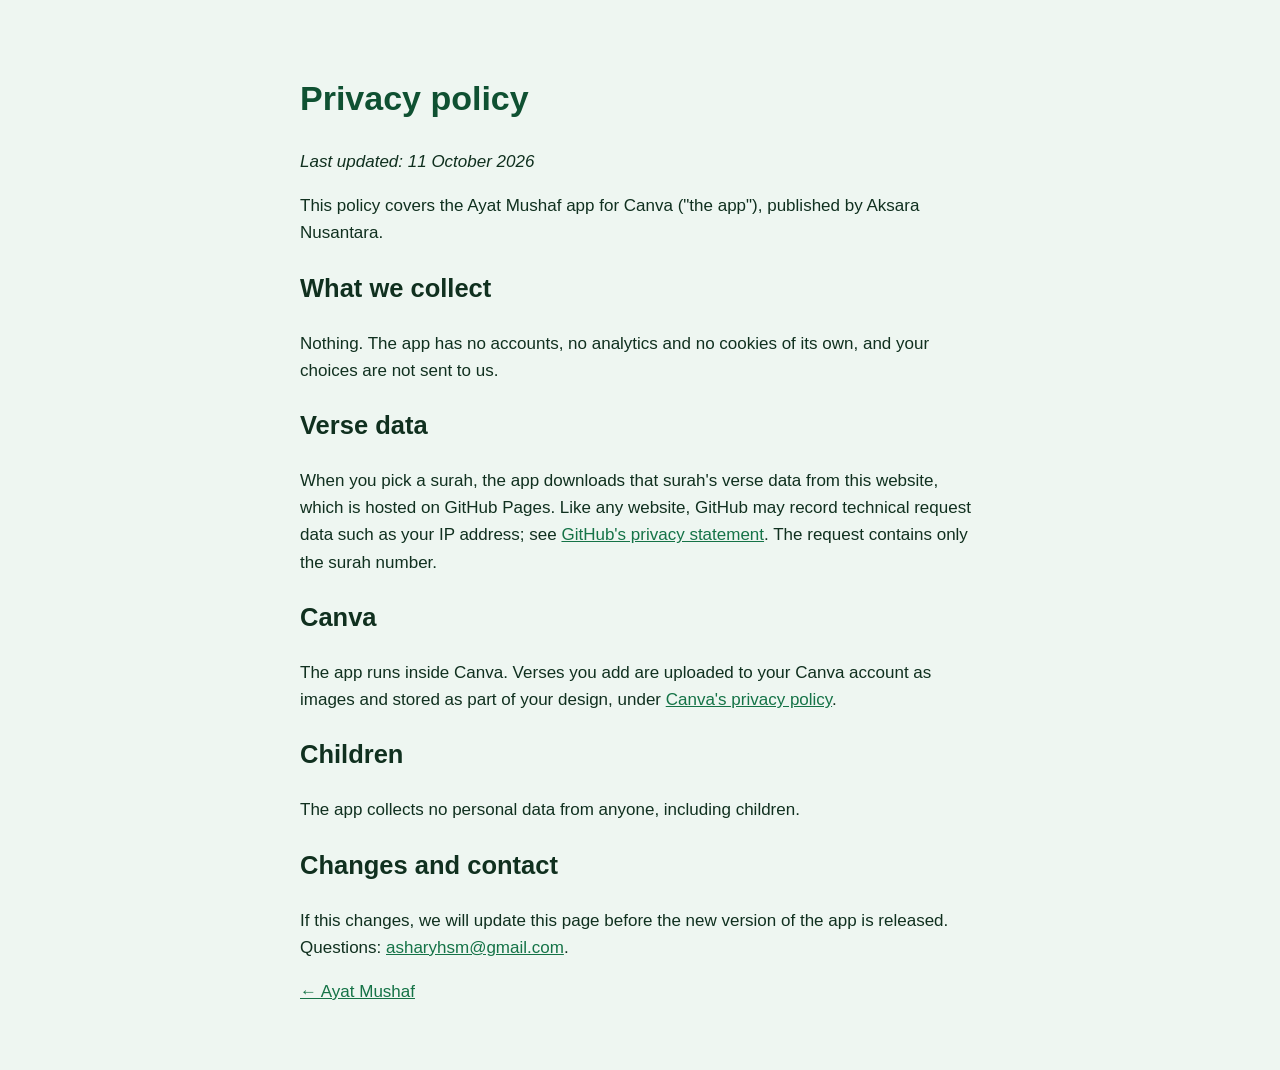
==== privacy.html @ f23d5abe "Site: home, support, privacy, terms" ====
<!doctype html>
<html lang="en">
  <head>
    <meta charset="utf-8" />
    <meta name="viewport" content="width=device-width, initial-scale=1" />
    <title>Privacy policy · Ayat Mushaf</title>
    <link rel="stylesheet" href="style.css" />
  </head>
  <body>
    <main>
      <h1>Privacy policy</h1>
      <p><i>Last updated: 11 October 2026</i></p>
      <p>
        This policy covers the Ayat Mushaf app for Canva ("the app"), published
        by Aksara Nusantara.
      </p>

      <h2>What we collect</h2>
      <p>
        Nothing. The app has no accounts, no analytics and no cookies of its
        own, and your choices are not sent to us.
      </p>

      <h2>Verse data</h2>
      <p>
        When you pick a surah, the app downloads that surah's verse data from
        this website, which is hosted on GitHub Pages. Like any website, GitHub
        may record technical request data such as your IP address; see
        <a href="https://docs.github.com/en/site-policy/privacy-policies/github-general-privacy-statement">GitHub's privacy statement</a>.
        The request contains only the surah number.
      </p>

      <h2>Canva</h2>
      <p>
        The app runs inside Canva. Verses you add are uploaded to your Canva
        account as images and stored as part of your design, under
        <a href="https://www.canva.com/policies/privacy-policy/">Canva's privacy policy</a>.
      </p>

      <h2>Children</h2>
      <p>The app collects no personal data from anyone, including children.</p>

      <h2>Changes and contact</h2>
      <p>
        If this changes, we will update this page before the new version of the
        app is released. Questions:
        <a href="mailto:asharyhsm@gmail.com">asharyhsm@gmail.com</a>.
      </p>
      <p><a href="index.html">← Ayat Mushaf</a></p>
    </main>
  </body>
</html>
---- style.css ----
body {
  margin: 0;
  background: #eef6f1;
  color: #10301f;
  font: 17px/1.6 -apple-system, "Segoe UI", Roboto, sans-serif;
}
main {
  max-width: 680px;
  margin: 0 auto;
  padding: 48px 24px;
}
h1 {
  color: #0f5132;
}
a {
  color: #157347;
}
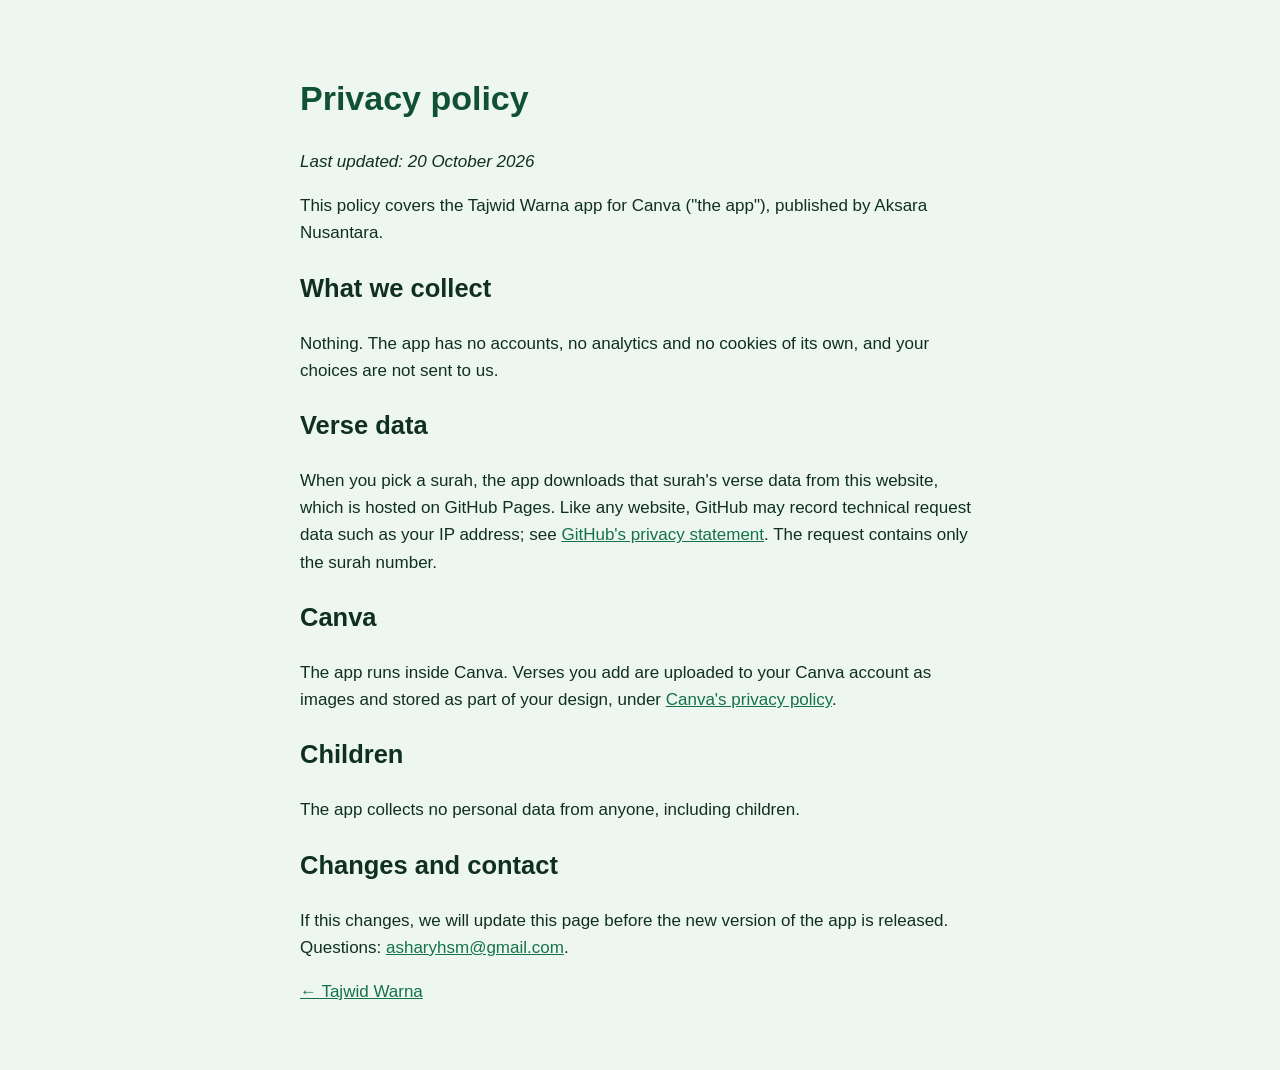
==== commit 2e0b8a09: "Site: Tajwid Warna (rules and colours, tajwid FAQ, renamed policies)" ====
--- a/privacy.html
+++ b/privacy.html
@@ -3,15 +3,15 @@
   <head>
     <meta charset="utf-8" />
     <meta name="viewport" content="width=device-width, initial-scale=1" />
-    <title>Privacy policy · Ayat Mushaf</title>
+    <title>Privacy policy · Tajwid Warna</title>
     <link rel="stylesheet" href="style.css" />
   </head>
   <body>
     <main>
       <h1>Privacy policy</h1>
-      <p><i>Last updated: 11 October 2026</i></p>
+      <p><i>Last updated: 20 October 2026</i></p>
       <p>
-        This policy covers the Ayat Mushaf app for Canva ("the app"), published
+        This policy covers the Tajwid Warna app for Canva ("the app"), published
         by Aksara Nusantara.
       </p>
 
@@ -46,7 +46,7 @@
         app is released. Questions:
         <a href="mailto:asharyhsm@gmail.com">asharyhsm@gmail.com</a>.
       </p>
-      <p><a href="index.html">← Ayat Mushaf</a></p>
+      <p><a href="index.html">← Tajwid Warna</a></p>
     </main>
   </body>
 </html>
--- a/style.css
+++ b/style.css
@@ -15,3 +15,18 @@
 a {
   color: #157347;
 }
+.warna {
+  padding: 0;
+  list-style: none;
+}
+.warna li {
+  display: flex;
+  align-items: center;
+  gap: 10px;
+}
+.warna span {
+  flex: none;
+  width: 14px;
+  height: 14px;
+  border-radius: 50%;
+}
